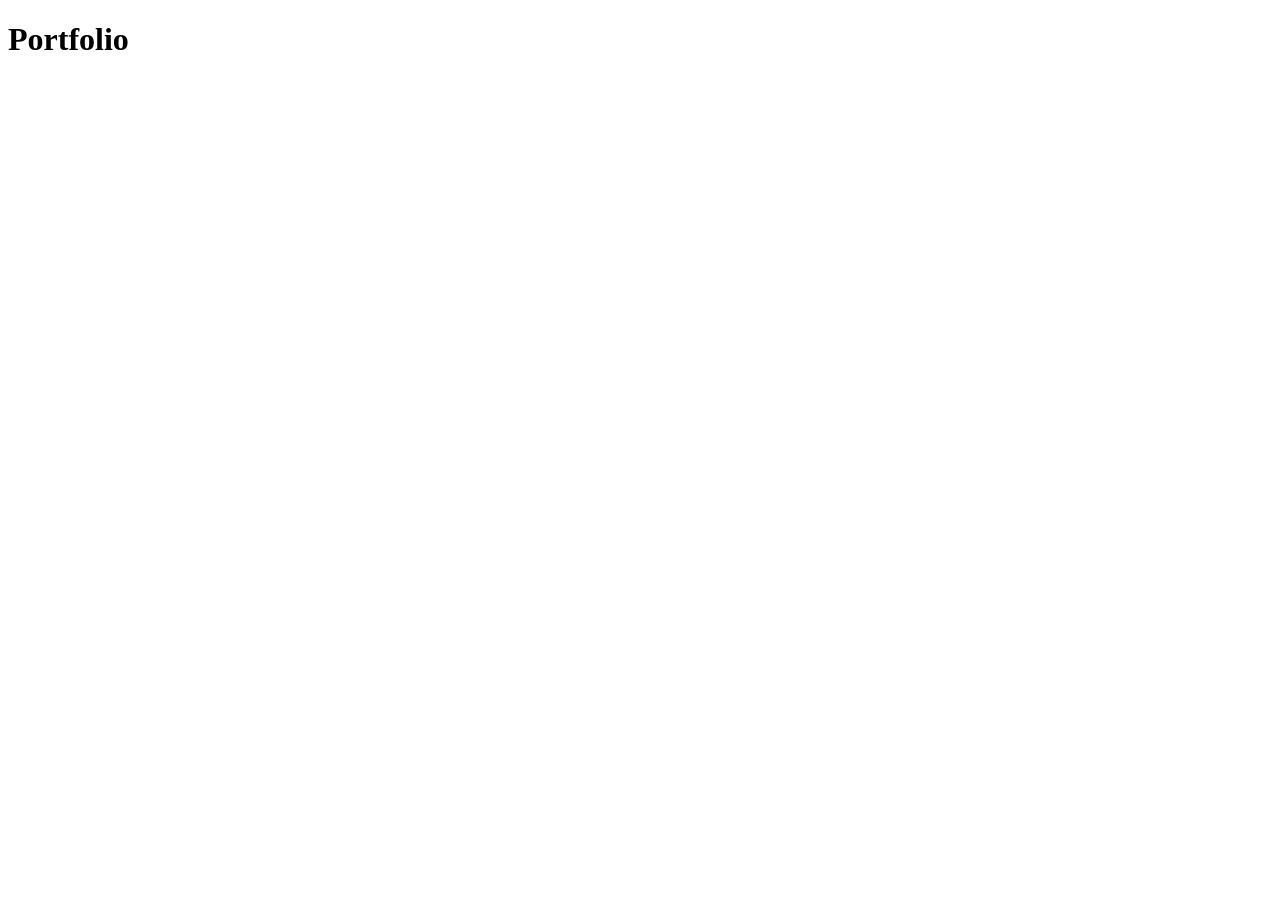
==== index.html @ c7d2bc67 "Index added." ====
<!DOCTYPE html>
<html lang="en">
<head>
    <meta charset="UTF-8">
    <meta name="viewport" content="width=device-width, initial-scale=1.0">
    <title>Portfolio</title>
</head>
<body>
    <h1>Portfolio</h1>
</body>
</html>
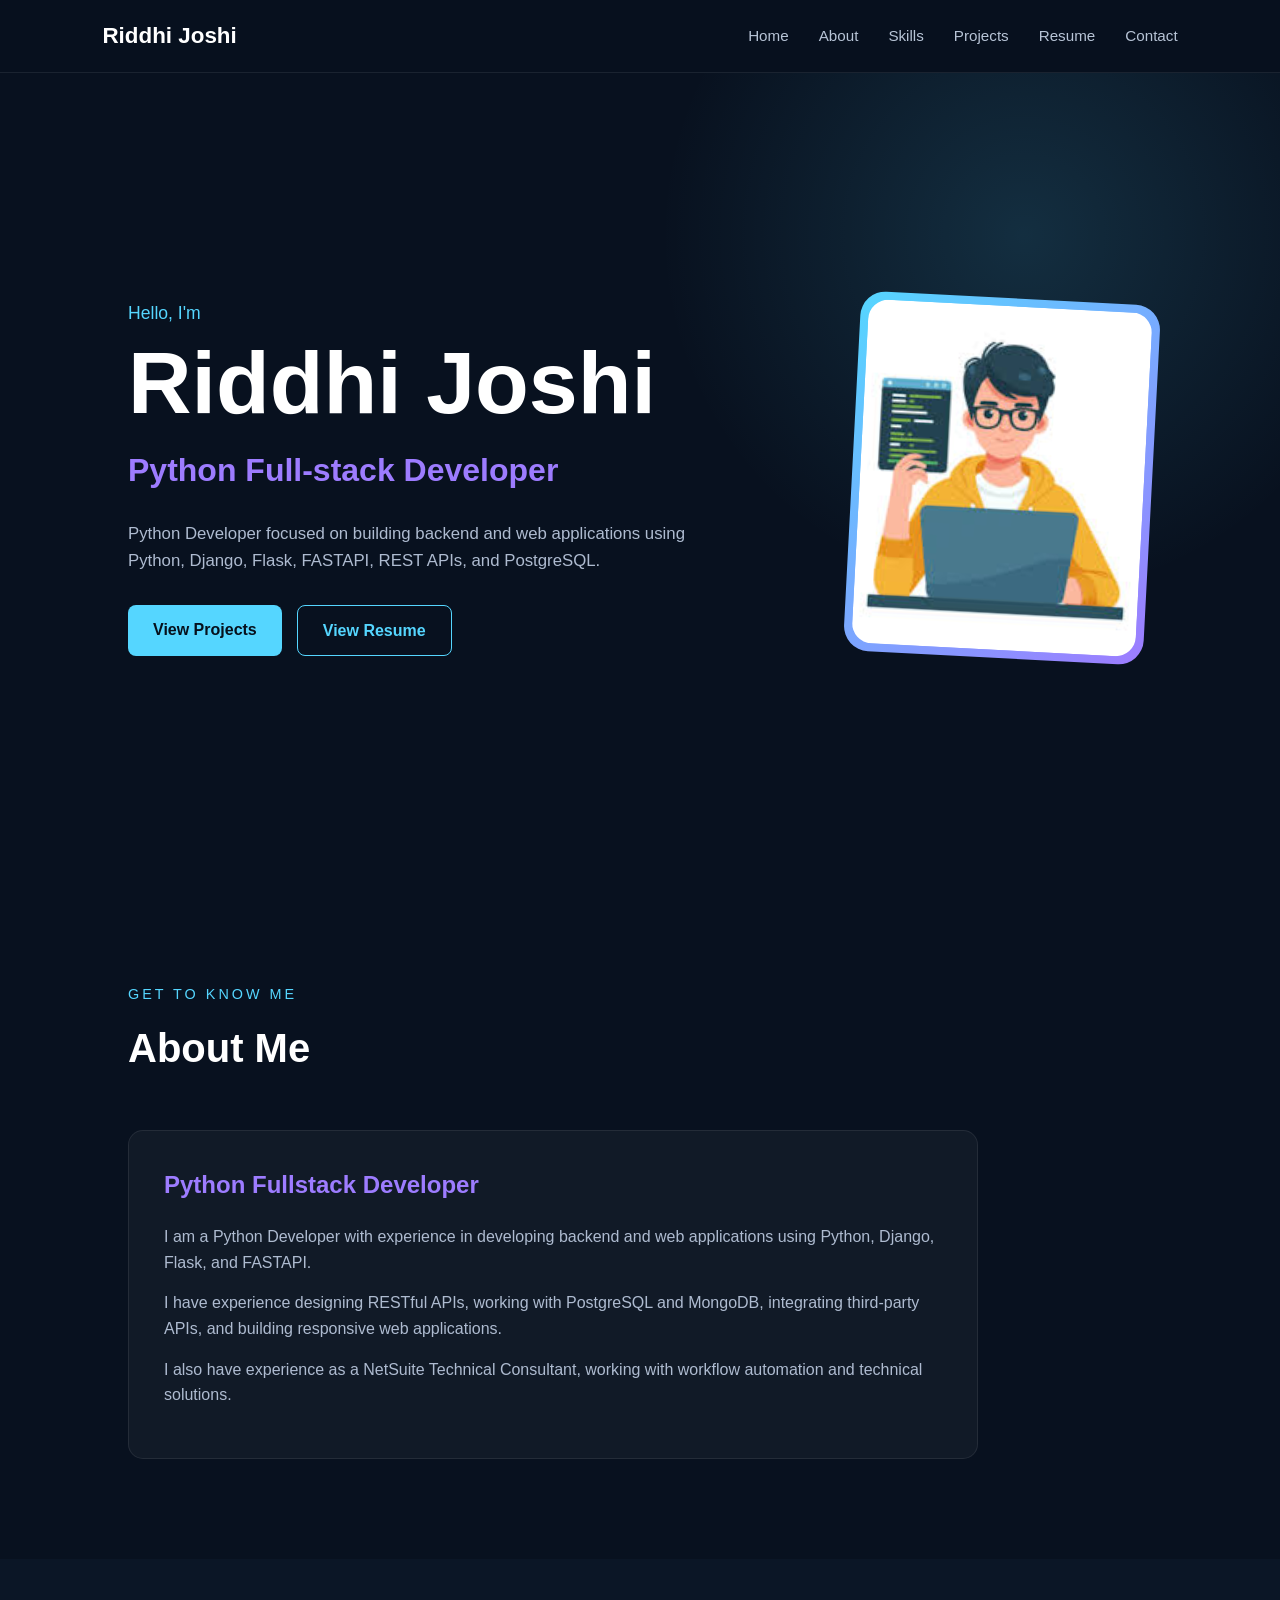
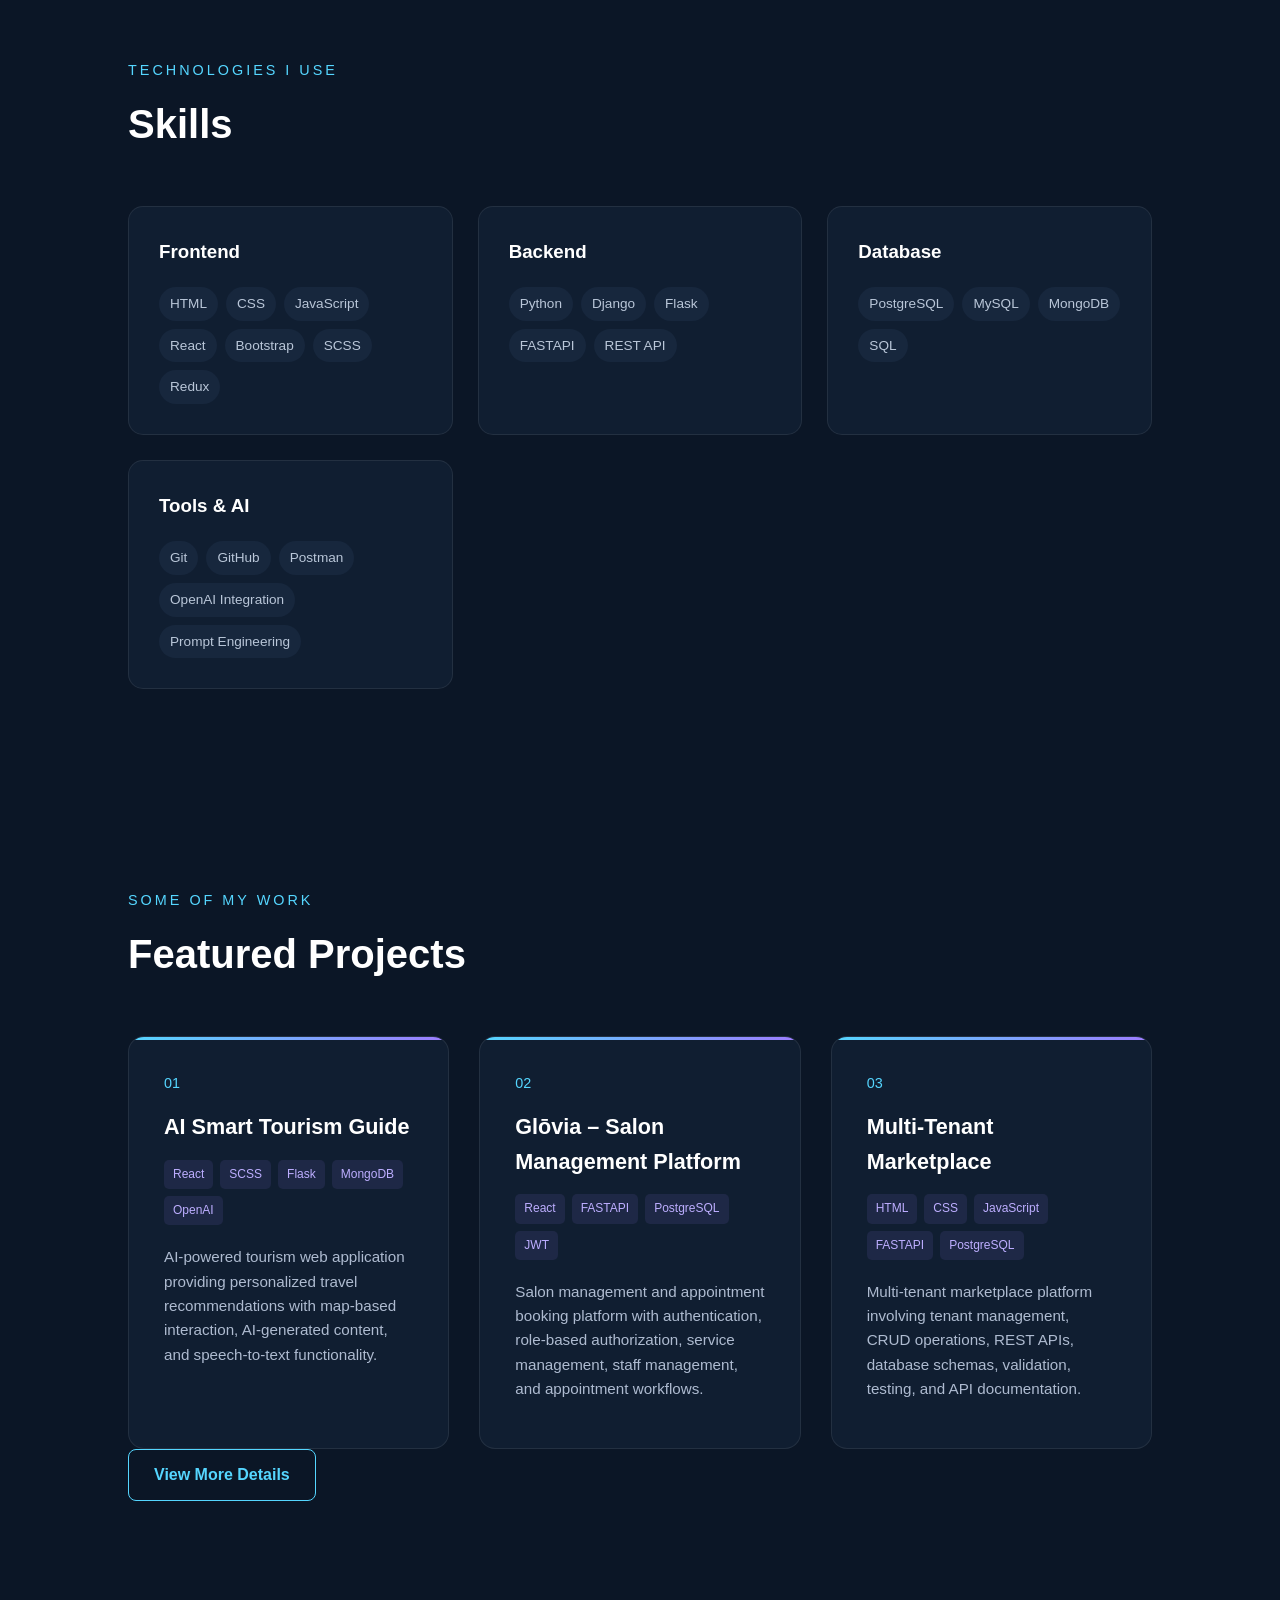
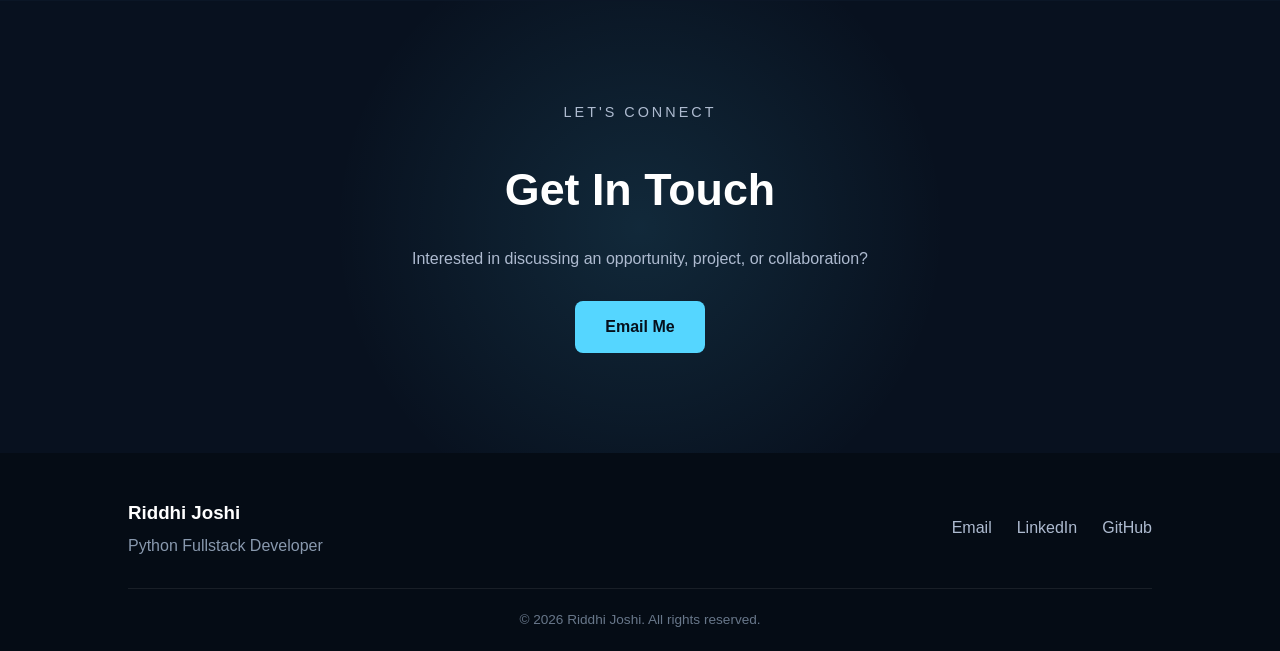
==== commit 3ae47bd5: "Worked on designing the portfolio all the pages." ====
--- a/index.html
+++ b/index.html
@@ -1,11 +1,486 @@
 <!DOCTYPE html>
 <html lang="en">
+
 <head>
     <meta charset="UTF-8">
     <meta name="viewport" content="width=device-width, initial-scale=1.0">
-    <title>Portfolio</title>
+
+    <meta
+        name="description"
+        content="Riddhi Joshi - Python Fullstack Developer Portfolio"
+    >
+
+    <title>Riddhi Joshi | Python Fullstack Developer</title>
+
+    <link rel="stylesheet" href="Resume.css">
 </head>
+
 <body>
-    <h1>Portfolio</h1>
+
+    <!-- HEADER -->
+
+    <header class="header">
+
+        <div class="logo">
+            <a href="index.html">Riddhi Joshi</a>
+        </div>
+
+        <nav class="navbar">
+
+            <a href="#home">Home</a>
+            <a href="#about">About</a>
+            <a href="#skills">Skills</a>
+            <a href="#projects">Projects</a>
+
+            <a href="Resume.html">
+                Resume
+            </a>
+
+            <a href="#contact">Contact</a>
+
+        </nav>
+
+    </header>
+
+
+    <main>
+
+        <!-- HERO -->
+
+        <section id="home" class="hero">
+
+            <div class="hero-content">
+
+                <p class="hero-small-text">
+                    Hello, I'm
+                </p>
+
+                <h1>
+                    Riddhi Joshi
+                </h1>
+
+                <h2>
+                    Python Full-stack Developer
+                </h2>
+
+                <p class="hero-description">
+                    Python Developer focused on building backend
+                    and web applications using Python, Django,
+                    Flask, FASTAPI, REST APIs, and PostgreSQL.
+                </p>
+
+                <div class="hero-buttons">
+
+                    <a
+                        href="#projects"
+                        class="btn primary-btn"
+                    >
+                        View Projects
+                    </a>
+
+                    <a
+                        href="Resume.html"
+                        class="btn secondary-btn"
+                    >
+                        View Resume
+                    </a>
+
+                </div>
+
+            </div>
+
+
+            <div class="hero-image">
+
+                <div class="image-container">
+
+                    <img
+                        src="./Images/developer.jpeg"
+                        alt="Riddhi Joshi"
+                        class="dev"
+                    >
+
+                </div>
+
+            </div>
+
+        </section>
+
+
+        <!-- ABOUT -->
+
+        <section id="about" class="section">
+
+            <div class="section-heading">
+
+                <p class="section-label">
+                    Get to know me
+                </p>
+
+                <h2>
+                    About Me
+                </h2>
+
+            </div>
+
+
+            <div class="about-container">
+
+                <div class="about-text">
+
+                    <h3>
+                        Python Fullstack Developer
+                    </h3>
+
+                    <p>
+                        I am a Python Developer with experience in
+                        developing backend and web applications using
+                        Python, Django, Flask, and FASTAPI.
+                    </p>
+
+                    <p>
+                        I have experience designing RESTful APIs,
+                        working with PostgreSQL and MongoDB,
+                        integrating third-party APIs, and building
+                        responsive web applications.
+                    </p>
+
+                    <p>
+                        I also have experience as a NetSuite Technical
+                        Consultant, working with workflow automation
+                        and technical solutions.
+                    </p>
+
+                </div>
+
+            </div>
+
+        </section>
+
+
+        <!-- SKILLS -->
+
+        <section id="skills" class="section skills-section">
+
+            <div class="section-heading">
+
+                <p class="section-label">
+                    Technologies I use
+                </p>
+
+                <h2>
+                    Skills
+                </h2>
+
+            </div>
+
+
+            <div class="skills-grid">
+
+
+                <div class="skill-card">
+
+                    <h3>
+                        Frontend
+                    </h3>
+
+                    <div class="skill-tags">
+
+                        <span>HTML</span>
+                        <span>CSS</span>
+                        <span>JavaScript</span>
+                        <span>React</span>
+                        <span>Bootstrap</span>
+                        <span>SCSS</span>
+                        <span>Redux</span>
+
+                    </div>
+
+                </div>
+
+
+                <div class="skill-card">
+
+                    <h3>
+                        Backend
+                    </h3>
+
+                    <div class="skill-tags">
+
+                        <span>Python</span>
+                        <span>Django</span>
+                        <span>Flask</span>
+                        <span>FASTAPI</span>
+                        <span>REST API</span>
+
+                    </div>
+
+                </div>
+
+
+                <div class="skill-card">
+
+                    <h3>
+                        Database
+                    </h3>
+
+                    <div class="skill-tags">
+
+                        <span>PostgreSQL</span>
+                        <span>MySQL</span>
+                        <span>MongoDB</span>
+                        <span>SQL</span>
+
+                    </div>
+
+                </div>
+
+
+                <div class="skill-card">
+
+                    <h3>
+                        Tools & AI
+                    </h3>
+
+                    <div class="skill-tags">
+
+                        <span>Git</span>
+                        <span>GitHub</span>
+                        <span>Postman</span>
+                        <span>OpenAI Integration</span>
+                        <span>Prompt Engineering</span>
+
+                    </div>
+
+                </div>
+
+            </div>
+
+        </section>
+
+
+        <!-- PROJECTS -->
+
+        <section id="projects" class="section projects-section">
+
+            <div class="section-heading">
+
+                <p class="section-label">
+                    Some of my work
+                </p>
+
+                <h2>
+                    Featured Projects
+                </h2>
+
+            </div>
+
+
+            <div class="projects-grid">
+
+
+                <!-- Project 1 -->
+
+                <article class="project-card">
+
+                    <div class="project-number">
+                        01
+                    </div>
+
+                    <h3>
+                        AI Smart Tourism Guide
+                    </h3>
+
+                    <div class="project-tech">
+
+                        <span>React</span>
+                        <span>SCSS</span>
+                        <span>Flask</span>
+                        <span>MongoDB</span>
+                        <span>OpenAI</span>
+
+                    </div>
+
+                    <p>
+                        AI-powered tourism web application providing
+                        personalized travel recommendations with
+                        map-based interaction, AI-generated content,
+                        and speech-to-text functionality.
+                    </p>
+
+                </article>
+
+
+                <!-- Project 2 -->
+
+                <article class="project-card">
+
+                    <div class="project-number">
+                        02
+                    </div>
+
+                    <h3>
+                        Glōvia – Salon Management Platform
+                    </h3>
+
+                    <div class="project-tech">
+
+                        <span>React</span>
+                        <span>FASTAPI</span>
+                        <span>PostgreSQL</span>
+                        <span>JWT</span>
+
+                    </div>
+
+                    <p>
+                        Salon management and appointment booking
+                        platform with authentication, role-based
+                        authorization, service management, staff
+                        management, and appointment workflows.
+                    </p>
+
+                </article>
+
+
+                <!-- Project 3 -->
+
+                <article class="project-card">
+
+                    <div class="project-number">
+                        03
+                    </div>
+
+                    <h3>
+                        Multi-Tenant Marketplace
+                    </h3>
+
+                    <div class="project-tech">
+
+                        <span>HTML</span>
+                        <span>CSS</span>
+                        <span>JavaScript</span>
+                        <span>FASTAPI</span>
+                        <span>PostgreSQL</span>
+
+                    </div>
+
+                    <p>
+                        Multi-tenant marketplace platform involving
+                        tenant management, CRUD operations, REST APIs,
+                        database schemas, validation, testing,
+                        and API documentation.
+                    </p>
+
+                </article>
+
+            </div>
+
+
+            <div class="projects-button">
+
+                <a
+                    href="Resume.html"
+                    class="btn secondary-btn"
+                >
+                    View More Details
+                </a>
+
+            </div>
+
+        </section>
+
+
+        <!-- CONTACT -->
+
+        <section id="contact" class="contact-section">
+
+            <div class="contact-content">
+
+                <p class="section-label">
+                    Let's connect
+                </p>
+
+                <h2>
+                    Get In Touch
+                </h2>
+
+                <p>
+                    Interested in discussing an opportunity,
+                    project, or collaboration?
+                </p>
+
+                <a
+                    href="mailto:riddhijoshi42393@gmail.com"
+                    class="contact-button"
+                >
+                    Email Me
+                </a>
+
+            </div>
+
+        </section>
+
+    </main>
+
+
+    <!-- FOOTER -->
+
+    <footer class="footer">
+
+        <div class="footer-container">
+
+            <div class="footer-about">
+
+                <h3>
+                    Riddhi Joshi
+                </h3>
+
+                <p>
+                    Python Fullstack Developer
+                </p>
+
+            </div>
+
+
+            <div class="footer-links">
+
+                <a
+                    href="mailto:riddhijoshi42393@gmail.com"
+                >
+                    Email
+                </a>
+
+                <a
+                    href="https://www.linkedin.com/in/riddhi-s-joshi/"
+                    target="_blank"
+                    rel="noopener noreferrer"
+                >
+                    LinkedIn
+                </a>
+
+                <a
+                    href="https://github.com/RiddhiSJoshi"
+                    target="_blank"
+                    rel="noopener noreferrer"
+                >
+                    GitHub
+                </a>
+
+            </div>
+
+        </div>
+
+
+        <div class="footer-bottom">
+
+            <p>
+                © 2026 Riddhi Joshi. All rights reserved.
+            </p>
+
+        </div>
+
+    </footer>
+
 </body>
+
 </html>
--- a/Resume.css
+++ b/Resume.css
@@ -0,0 +1,824 @@
+/* =========================================
+   GLOBAL
+========================================= */
+
+* {
+    box-sizing: border-box;
+    margin: 0;
+    padding: 0;
+}
+
+html {
+    scroll-behavior: smooth;
+}
+
+body {
+    font-family: Arial, Helvetica, sans-serif;
+    background: #08111f;
+    color: #e6edf7;
+    line-height: 1.6;
+}
+
+a {
+    text-decoration: none;
+    color: inherit;
+}
+
+section {
+    scroll-margin-top: 80px;
+}
+
+
+/* =========================================
+   HEADER
+========================================= */
+
+.header {
+    position: sticky;
+    top: 0;
+    z-index: 1000;
+
+    display: flex;
+    justify-content: space-between;
+    align-items: center;
+
+    padding: 18px 8%;
+
+    background: rgba(8, 17, 31, 0.92);
+    backdrop-filter: blur(10px);
+
+    border-bottom: 1px solid rgba(255, 255, 255, 0.08);
+}
+
+.logo a {
+    font-size: 1.4rem;
+    font-weight: bold;
+    color: #ffffff;
+}
+
+.logo a:hover {
+    color: #55d6ff;
+}
+
+.navbar {
+    display: flex;
+    gap: 30px;
+}
+
+.navbar a {
+    color: #b7c4d6;
+    font-size: 0.95rem;
+
+    transition:
+        color 0.3s ease,
+        transform 0.3s ease;
+}
+
+.navbar a:hover {
+    color: #55d6ff;
+    transform: translateY(-2px);
+}
+
+
+/* =========================================
+   HERO
+========================================= */
+
+.hero {
+    min-height: 90vh;
+
+    display: flex;
+    align-items: center;
+    justify-content: space-between;
+
+    gap: 60px;
+
+    padding: 80px 10%;
+
+    background:
+        radial-gradient(
+            circle at 80% 20%,
+            rgba(85, 214, 255, 0.15),
+            transparent 30%
+        );
+}
+
+.hero-content {
+    max-width: 650px;
+}
+
+.hero-small-text {
+    color: #55d6ff;
+    font-size: 1.1rem;
+    margin-bottom: 10px;
+}
+
+.hero h1 {
+    font-size: clamp(3rem, 7vw, 5.5rem);
+    line-height: 1.05;
+
+    margin-bottom: 15px;
+
+    color: #ffffff;
+}
+
+.hero h2 {
+    font-size: 2rem;
+    color: #9d7cff;
+
+    margin-bottom: 25px;
+}
+
+.hero-description {
+    color: #aebbd0;
+    font-size: 1.05rem;
+
+    max-width: 600px;
+}
+
+.hero-buttons {
+    display: flex;
+    gap: 15px;
+
+    margin-top: 30px;
+}
+
+
+/* =========================================
+   BUTTONS
+========================================= */
+
+.btn {
+    display: inline-block;
+
+    padding: 12px 25px;
+
+    border-radius: 8px;
+
+    font-weight: bold;
+
+    transition:
+        transform 0.3s ease,
+        box-shadow 0.3s ease,
+        background 0.3s ease;
+}
+
+.primary-btn {
+    background: #55d6ff;
+    color: #06101c;
+}
+
+.primary-btn:hover {
+    transform: translateY(-3px);
+
+    box-shadow:
+        0 10px 25px rgba(85, 214, 255, 0.25);
+}
+
+.secondary-btn {
+    border: 1px solid #55d6ff;
+    color: #55d6ff;
+}
+
+.secondary-btn:hover {
+    background: #55d6ff;
+    color: #06101c;
+    transform: translateY(-3px);
+}
+
+
+/* =========================================
+   HERO IMAGE
+========================================= */
+
+.hero-image {
+    display: flex;
+    justify-content: center;
+    align-items: center;
+}
+
+.image-container {
+    position: relative;
+
+    width: 300px;
+    height: 360px;
+
+    padding: 8px;
+
+    border-radius: 25px;
+
+    background:
+        linear-gradient(
+            135deg,
+            #55d6ff,
+            #9d7cff
+        );
+
+    transform: rotate(3deg);
+
+    transition: transform 0.4s ease;
+}
+
+.image-container:hover {
+    transform: rotate(0deg) scale(1.03);
+}
+
+.dev {
+    width: 100%;
+    height: 100%;
+
+    object-fit: cover;
+
+    border-radius: 20px;
+
+    display: block;
+}
+
+
+/* =========================================
+   GENERAL SECTION
+========================================= */
+
+.section {
+    padding: 100px 10%;
+}
+
+.section-heading {
+    margin-bottom: 50px;
+}
+
+.section-label {
+    color: #55d6ff;
+
+    font-size: 0.9rem;
+
+    text-transform: uppercase;
+
+    letter-spacing: 3px;
+
+    margin-bottom: 10px;
+}
+
+.section-heading h2 {
+    font-size: 2.5rem;
+    color: #ffffff;
+}
+
+
+/* =========================================
+   ABOUT
+========================================= */
+
+.about-container {
+    max-width: 850px;
+}
+
+.about-text {
+    padding: 35px;
+
+    background: rgba(255, 255, 255, 0.04);
+
+    border: 1px solid rgba(255, 255, 255, 0.08);
+
+    border-radius: 15px;
+
+    transition:
+        transform 0.3s ease,
+        border-color 0.3s ease;
+}
+
+.about-text:hover {
+    transform: translateY(-5px);
+
+    border-color: rgba(85, 214, 255, 0.5);
+}
+
+.about-text h3 {
+    color: #9d7cff;
+
+    margin-bottom: 20px;
+
+    font-size: 1.5rem;
+}
+
+.about-text p {
+    color: #aebbd0;
+
+    margin-bottom: 15px;
+}
+
+
+/* =========================================
+   SKILLS
+========================================= */
+
+.skills-section {
+    background: #0b1626;
+}
+
+.skills-grid {
+    display: grid;
+
+    grid-template-columns:
+        repeat(auto-fit, minmax(250px, 1fr));
+
+    gap: 25px;
+}
+
+.skill-card {
+    padding: 30px;
+
+    background: #101e31;
+
+    border: 1px solid rgba(255, 255, 255, 0.08);
+
+    border-radius: 15px;
+
+    transition:
+        transform 0.3s ease,
+        border-color 0.3s ease,
+        box-shadow 0.3s ease;
+}
+
+.skill-card:hover {
+    transform: translateY(-8px);
+
+    border-color: #55d6ff;
+
+    box-shadow:
+        0 15px 35px rgba(0, 0, 0, 0.25);
+}
+
+.skill-icon {
+    width: 50px;
+    height: 50px;
+
+    display: flex;
+    justify-content: center;
+    align-items: center;
+
+    margin-bottom: 20px;
+
+    border-radius: 10px;
+
+    background: rgba(85, 214, 255, 0.1);
+
+    color: #55d6ff;
+
+    font-weight: bold;
+}
+
+.skill-card h3 {
+    color: #ffffff;
+
+    margin-bottom: 20px;
+}
+
+.skill-tags {
+    display: flex;
+
+    flex-wrap: wrap;
+
+    gap: 8px;
+}
+
+.skill-tags span {
+    padding: 6px 11px;
+
+    border-radius: 20px;
+
+    background: #17273d;
+
+    color: #b9c6d8;
+
+    font-size: 0.85rem;
+
+    transition:
+        background 0.3s ease,
+        color 0.3s ease;
+}
+
+.skill-tags span:hover {
+    background: #55d6ff;
+    color: #06101c;
+}
+
+
+/* =========================================
+   EDUCATION
+========================================= */
+
+.timeline {
+    position: relative;
+
+    max-width: 850px;
+
+    padding-left: 30px;
+}
+
+.timeline::before {
+    content: "";
+
+    position: absolute;
+
+    left: 5px;
+    top: 0;
+    bottom: 0;
+
+    width: 2px;
+
+    background: #263b55;
+}
+
+.timeline-item {
+    position: relative;
+
+    padding-bottom: 40px;
+}
+
+.timeline-dot {
+    position: absolute;
+
+    left: -31px;
+    top: 5px;
+
+    width: 14px;
+    height: 14px;
+
+    border-radius: 50%;
+
+    background: #55d6ff;
+
+    box-shadow:
+        0 0 0 5px rgba(85, 214, 255, 0.1);
+}
+
+.timeline-content {
+    padding: 25px;
+
+    background: #101e31;
+
+    border-radius: 12px;
+
+    border: 1px solid rgba(255, 255, 255, 0.08);
+}
+
+.timeline-date {
+    color: #55d6ff;
+
+    font-size: 0.85rem;
+}
+
+.timeline-content h3 {
+    color: #ffffff;
+
+    margin: 8px 0;
+}
+
+.timeline-content p {
+    color: #aebbd0;
+}
+
+
+/* =========================================
+   PROJECTS
+========================================= */
+
+.projects-section {
+    background: #0b1626;
+}
+
+.projects-grid {
+    display: grid;
+
+    grid-template-columns:
+        repeat(auto-fit, minmax(300px, 1fr));
+
+    gap: 30px;
+}
+
+.project-card {
+    position: relative;
+
+    padding: 35px;
+
+    background: #101e31;
+
+    border-radius: 16px;
+
+    border: 1px solid rgba(255, 255, 255, 0.08);
+
+    overflow: hidden;
+
+    transition:
+        transform 0.3s ease,
+        border-color 0.3s ease;
+}
+
+.project-card::before {
+    content: "";
+
+    position: absolute;
+
+    top: 0;
+    left: 0;
+
+    width: 100%;
+    height: 3px;
+
+    background:
+        linear-gradient(
+            90deg,
+            #55d6ff,
+            #9d7cff
+        );
+}
+
+.project-card:hover {
+    transform: translateY(-8px);
+
+    border-color: rgba(85, 214, 255, 0.5);
+}
+
+.project-number {
+    color: #55d6ff;
+
+    font-size: 0.9rem;
+
+    margin-bottom: 15px;
+}
+
+.project-card h3 {
+    color: #ffffff;
+
+    font-size: 1.35rem;
+
+    margin-bottom: 15px;
+}
+
+.project-tech {
+    display: flex;
+
+    flex-wrap: wrap;
+
+    gap: 7px;
+
+    margin-bottom: 20px;
+}
+
+.project-tech span {
+    padding: 5px 9px;
+
+    background: rgba(157, 124, 255, 0.1);
+
+    color: #bdaeff;
+
+    border-radius: 5px;
+
+    font-size: 0.75rem;
+}
+
+.project-card p {
+    color: #aebbd0;
+
+    font-size: 0.95rem;
+
+    margin-bottom: 12px;
+}
+
+
+/* =========================================
+   CONTACT
+========================================= */
+
+.contact-section {
+    padding: 100px 10%;
+
+    text-align: center;
+
+    background:
+        radial-gradient(
+            circle at center,
+            rgba(85, 214, 255, 0.12),
+            transparent 45%
+        );
+}
+
+.contact-content {
+    max-width: 700px;
+
+    margin: auto;
+}
+
+.contact-section h2 {
+    color: #ffffff;
+
+    font-size: 2.8rem;
+
+    margin-bottom: 20px;
+}
+
+.contact-section p {
+    color: #aebbd0;
+
+    margin-bottom: 30px;
+}
+
+.contact-button {
+    display: inline-block;
+
+    padding: 13px 30px;
+
+    border-radius: 8px;
+
+    background: #55d6ff;
+
+    color: #06101c;
+
+    font-weight: bold;
+
+    transition:
+        transform 0.3s ease,
+        box-shadow 0.3s ease;
+}
+
+.contact-button:hover {
+    transform: translateY(-3px);
+
+    box-shadow:
+        0 10px 25px rgba(85, 214, 255, 0.25);
+}
+
+
+/* =========================================
+   FOOTER
+========================================= */
+
+.footer {
+    background: #050c15;
+
+    padding: 45px 10% 20px;
+}
+
+.footer-container {
+    display: flex;
+
+    justify-content: space-between;
+
+    align-items: center;
+
+    gap: 30px;
+}
+
+.footer-about h3 {
+    color: #ffffff;
+
+    margin-bottom: 5px;
+}
+
+.footer-about p {
+    color: #8999ae;
+}
+
+.footer-links {
+    display: flex;
+
+    gap: 25px;
+}
+
+.footer-links a {
+    color: #aebbd0;
+
+    transition:
+        color 0.3s ease,
+        transform 0.3s ease;
+}
+
+.footer-links a:hover {
+    color: #55d6ff;
+
+    transform: translateY(-2px);
+}
+
+.footer-bottom {
+    margin-top: 30px;
+
+    padding-top: 20px;
+
+    text-align: center;
+
+    border-top: 1px solid rgba(255, 255, 255, 0.08);
+}
+
+.footer-bottom p {
+    color: #68778a;
+
+    font-size: 0.85rem;
+}
+
+
+/* =========================================
+   RESPONSIVE
+========================================= */
+
+@media (max-width: 800px) {
+
+    .header {
+        padding: 18px 5%;
+    }
+
+    .navbar {
+        gap: 15px;
+    }
+
+    .navbar a {
+        font-size: 0.85rem;
+    }
+
+    .hero {
+        flex-direction: column-reverse;
+
+        text-align: center;
+
+        padding: 70px 7%;
+    }
+
+    .hero-description {
+        margin: auto;
+    }
+
+    .hero-buttons {
+        justify-content: center;
+    }
+
+    .image-container {
+        width: 230px;
+        height: 280px;
+    }
+
+    .section {
+        padding: 75px 7%;
+    }
+
+    .footer-container {
+        flex-direction: column;
+
+        text-align: center;
+    }
+}
+
+
+@media (max-width: 600px) {
+
+    .header {
+        position: relative;
+
+        flex-direction: column;
+
+        gap: 15px;
+    }
+
+    .navbar {
+        flex-wrap: wrap;
+
+        justify-content: center;
+    }
+
+    .hero {
+        min-height: auto;
+
+        padding-top: 60px;
+    }
+
+    .hero h1 {
+        font-size: 3rem;
+    }
+
+    .hero h2 {
+        font-size: 1.5rem;
+    }
+
+    .hero-buttons {
+        flex-direction: column;
+    }
+
+    .btn {
+        width: 100%;
+
+        text-align: center;
+    }
+
+    .section-heading h2 {
+        font-size: 2rem;
+    }
+
+    .contact-section h2 {
+        font-size: 2rem;
+    }
+
+    .footer-links {
+        flex-direction: column;
+
+        gap: 12px;
+    }
+}
